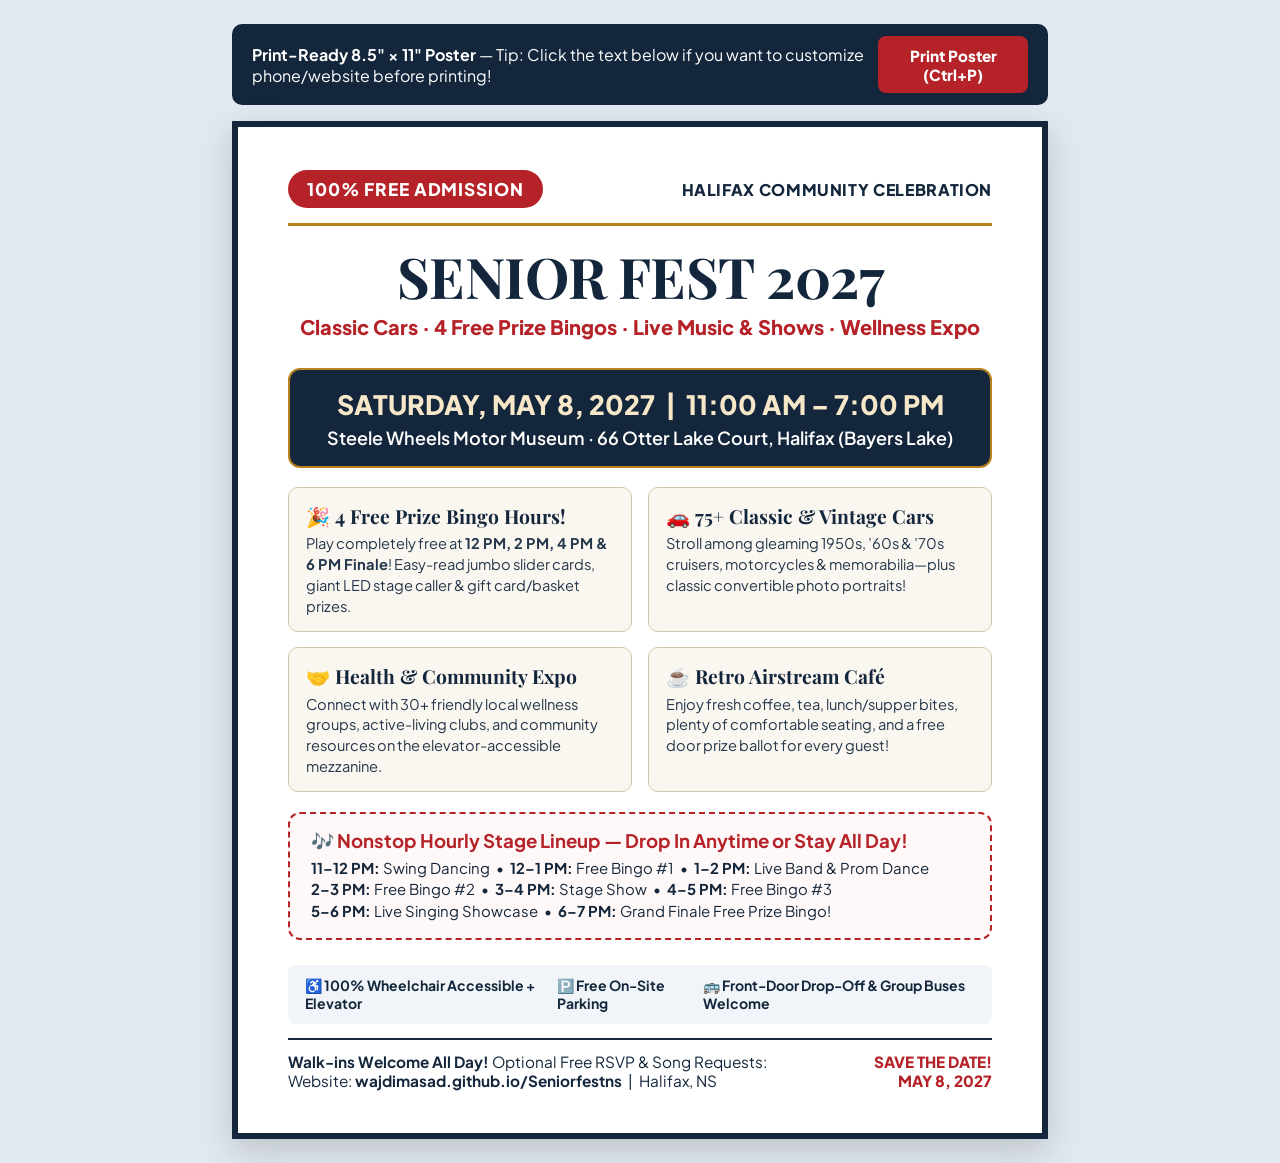
==== flyer.html @ 53cd1100 "Initial launch of Senior Fest 2027 website" ====
<!DOCTYPE html>
<html lang="en">
<head>
  <meta charset="UTF-8" />
  <meta name="viewport" content="width=device-width, initial-scale=1.0" />
  <title>Printable Flyer — Senior Fest 2027 (May 8 at Steele Wheels)</title>
  <link rel="preconnect" href="https://fonts.googleapis.com" />
  <link rel="preconnect" href="https://fonts.gstatic.com" crossorigin />
  <link href="https://fonts.googleapis.com/css2?family=Playfair+Display:wght@700;800&family=Plus+Jakarta+Sans:wght@500;600;700;800&display=swap" rel="stylesheet" />
  <style>
    :root {
      --navy: #13263b;
      --crimson: #b52329;
      --gold: #b8821e;
      --ivory: #faf6f0;
    }

    * {
      box-sizing: border-box;
    }

    body {
      margin: 0;
      padding: 1.5rem;
      background: #e2e8f0;
      font-family: 'Plus Jakarta Sans', -apple-system, BlinkMacSystemFont, 'Segoe UI', sans-serif;
      color: var(--navy);
    }

    .screen-toolbar {
      max-width: 8.5in;
      margin: 0 auto 1rem;
      display: flex;
      justify-content: space-between;
      align-items: center;
      background: var(--navy);
      color: #ffffff;
      padding: 0.75rem 1.25rem;
      border-radius: 10px;
    }

    .print-btn {
      background: var(--crimson);
      color: #ffffff;
      border: none;
      padding: 0.6rem 1.25rem;
      border-radius: 8px;
      font-family: inherit;
      font-weight: 800;
      font-size: 0.95rem;
      cursor: pointer;
    }

    .sheet {
      width: 8.5in;
      min-height: 10.6in;
      margin: 0 auto;
      background: #ffffff;
      border: 6px solid var(--navy);
      padding: 0.45in 0.52in;
      display: flex;
      flex-direction: column;
      justify-content: space-between;
      box-shadow: 0 12px 32px rgba(0, 0, 0, 0.16);
    }

    .top-banner {
      display: flex;
      justify-content: space-between;
      align-items: center;
      border-bottom: 3px solid var(--gold);
      padding-bottom: 0.16in;
    }

    .free-pill {
      background: var(--crimson);
      color: #ffffff;
      font-weight: 800;
      font-size: 13pt;
      padding: 0.08in 0.2in;
      border-radius: 999px;
      text-transform: uppercase;
      letter-spacing: 0.05em;
    }

    .top-loc {
      font-weight: 800;
      font-size: 12pt;
      text-transform: uppercase;
      letter-spacing: 0.04em;
    }

    .headline-block {
      text-align: center;
      padding: 0.22in 0 0.18in;
    }

    h1 {
      font-family: 'Playfair Display', Georgia, serif;
      font-size: 42pt;
      line-height: 1.02;
      margin: 0 0 0.1in;
      color: var(--navy);
      letter-spacing: -0.01em;
    }

    .subhead {
      font-size: 15pt;
      font-weight: 800;
      color: var(--crimson);
      margin: 0;
    }

    .date-box {
      background: var(--navy);
      color: #ffffff;
      border-radius: 12px;
      padding: 0.18in 0.24in;
      text-align: center;
      border: 2.5px solid var(--gold);
      margin: 0.12in 0 0.2in;
    }

    .date-main {
      font-size: 20pt;
      font-weight: 800;
      color: #f6e7c8;
      display: block;
    }

    .venue-main {
      font-size: 13.5pt;
      font-weight: 600;
      margin-top: 0.05in;
      display: block;
    }

    .highlights-grid {
      display: grid;
      grid-template-columns: 1fr 1fr;
      gap: 0.16in;
      margin-bottom: 0.2in;
    }

    .hl-box {
      background: var(--ivory);
      border: 1.5px solid #d4c5b0;
      border-radius: 10px;
      padding: 0.15in 0.18in;
    }

    .hl-box h2 {
      font-family: 'Playfair Display', Georgia, serif;
      font-size: 14.5pt;
      margin: 0 0 0.05in;
      color: var(--navy);
    }

    .hl-box p {
      margin: 0;
      font-size: 11pt;
      line-height: 1.42;
      color: #24374b;
    }

    .prom-callout {
      border: 2.5px dashed var(--crimson);
      background: #fff8f8;
      border-radius: 12px;
      padding: 0.16in 0.22in;
      margin-bottom: 0.18in;
    }

    .prom-callout h3 {
      margin: 0 0 0.05in;
      font-size: 14pt;
      color: var(--crimson);
    }

    .prom-callout p {
      margin: 0;
      font-size: 11.2pt;
      line-height: 1.45;
    }

    .access-strip {
      display: flex;
      justify-content: space-between;
      gap: 0.15in;
      background: #f1f5f9;
      padding: 0.12in 0.18in;
      border-radius: 8px;
      font-size: 10.5pt;
      font-weight: 700;
      margin-bottom: 0.15in;
    }

    .footer-cta {
      border-top: 2px solid var(--navy);
      padding-top: 0.12in;
      display: flex;
      justify-content: space-between;
      align-items: center;
      font-size: 11.5pt;
    }

    @page {
      size: letter portrait;
      margin: 0.2in;
    }

    @media print {
      body {
        background: #ffffff;
        padding: 0;
      }
      .screen-toolbar {
        display: none !important;
      }
      .sheet {
        width: 100%;
        min-height: auto;
        box-shadow: none;
      }
    }
  </style>
</head>
<body>
  <div class="screen-toolbar">
    <span><strong>Print-Ready 8.5" × 11" Poster</strong> — Tip: Click the text below if you want to customize phone/website before printing!</span>
    <button type="button" class="print-btn" onclick="window.print()">Print Poster (Ctrl+P)</button>
  </div>

  <div class="sheet" contenteditable="true" spellcheck="false" aria-label="Editable printable poster">
    <div>
      <div class="top-banner">
        <span class="free-pill">100% Free Admission</span>
        <span class="top-loc">Halifax Community Celebration</span>
      </div>

      <div class="headline-block">
        <h1>SENIOR FEST 2027</h1>
        <p class="subhead">Classic Cars · 4 Free Prize Bingos · Live Music &amp; Shows · Wellness Expo</p>
      </div>

      <div class="date-box">
        <span class="date-main">SATURDAY, MAY 8, 2027 &nbsp;|&nbsp; 11:00 AM – 7:00 PM</span>
        <span class="venue-main">Steele Wheels Motor Museum · 66 Otter Lake Court, Halifax (Bayers Lake)</span>
      </div>

      <div class="highlights-grid">
        <div class="hl-box">
          <h2>🎉 4 Free Prize Bingo Hours!</h2>
          <p>Play completely free at <strong>12 PM, 2 PM, 4 PM &amp; 6 PM Finale</strong>! Easy-read jumbo slider cards, giant LED stage caller &amp; gift card/basket prizes.</p>
        </div>
        <div class="hl-box">
          <h2>🚗 75+ Classic &amp; Vintage Cars</h2>
          <p>Stroll among gleaming 1950s, ’60s &amp; ’70s cruisers, motorcycles &amp; memorabilia—plus classic convertible photo portraits!</p>
        </div>
        <div class="hl-box">
          <h2>🤝 Health &amp; Community Expo</h2>
          <p>Connect with 30+ friendly local wellness groups, active-living clubs, and community resources on the elevator-accessible mezzanine.</p>
        </div>
        <div class="hl-box">
          <h2>☕ Retro Airstream Café</h2>
          <p>Enjoy fresh coffee, tea, lunch/supper bites, plenty of comfortable seating, and a free door prize ballot for every guest!</p>
        </div>
      </div>

      <div class="prom-callout">
        <h3>🎶 Nonstop Hourly Stage Lineup — Drop In Anytime or Stay All Day!</h3>
        <p>
          <strong>11–12 PM:</strong> Swing Dancing &nbsp;•&nbsp; <strong>12–1 PM:</strong> Free Bingo #1 &nbsp;•&nbsp; <strong>1–2 PM:</strong> Live Band &amp; Prom Dance<br />
          <strong>2–3 PM:</strong> Free Bingo #2 &nbsp;•&nbsp; <strong>3–4 PM:</strong> Stage Show &nbsp;•&nbsp; <strong>4–5 PM:</strong> Free Bingo #3<br />
          <strong>5–6 PM:</strong> Live Singing Showcase &nbsp;•&nbsp; <strong>6–7 PM:</strong> Grand Finale Free Prize Bingo!
        </p>
      </div>
    </div>

    <div>
      <div class="access-strip">
        <span>♿ 100% Wheelchair Accessible + Elevator</span>
        <span>🅿️ Free On-Site Parking</span>
        <span>🚌 Front-Door Drop-Off &amp; Group Buses Welcome</span>
      </div>

      <div class="footer-cta">
        <div>
          <strong>Walk-ins Welcome All Day!</strong> Optional Free RSVP &amp; Song Requests:<br />
          <span>Website: <strong>wajdimasad.github.io/Seniorfestns</strong> &nbsp;|&nbsp; Halifax, NS</span>
        </div>
        <div style="text-align: right; font-weight: 800; color: var(--crimson);">
          SAVE THE DATE!<br />MAY 8, 2027
        </div>
      </div>
    </div>
  </div>
</body>
</html>
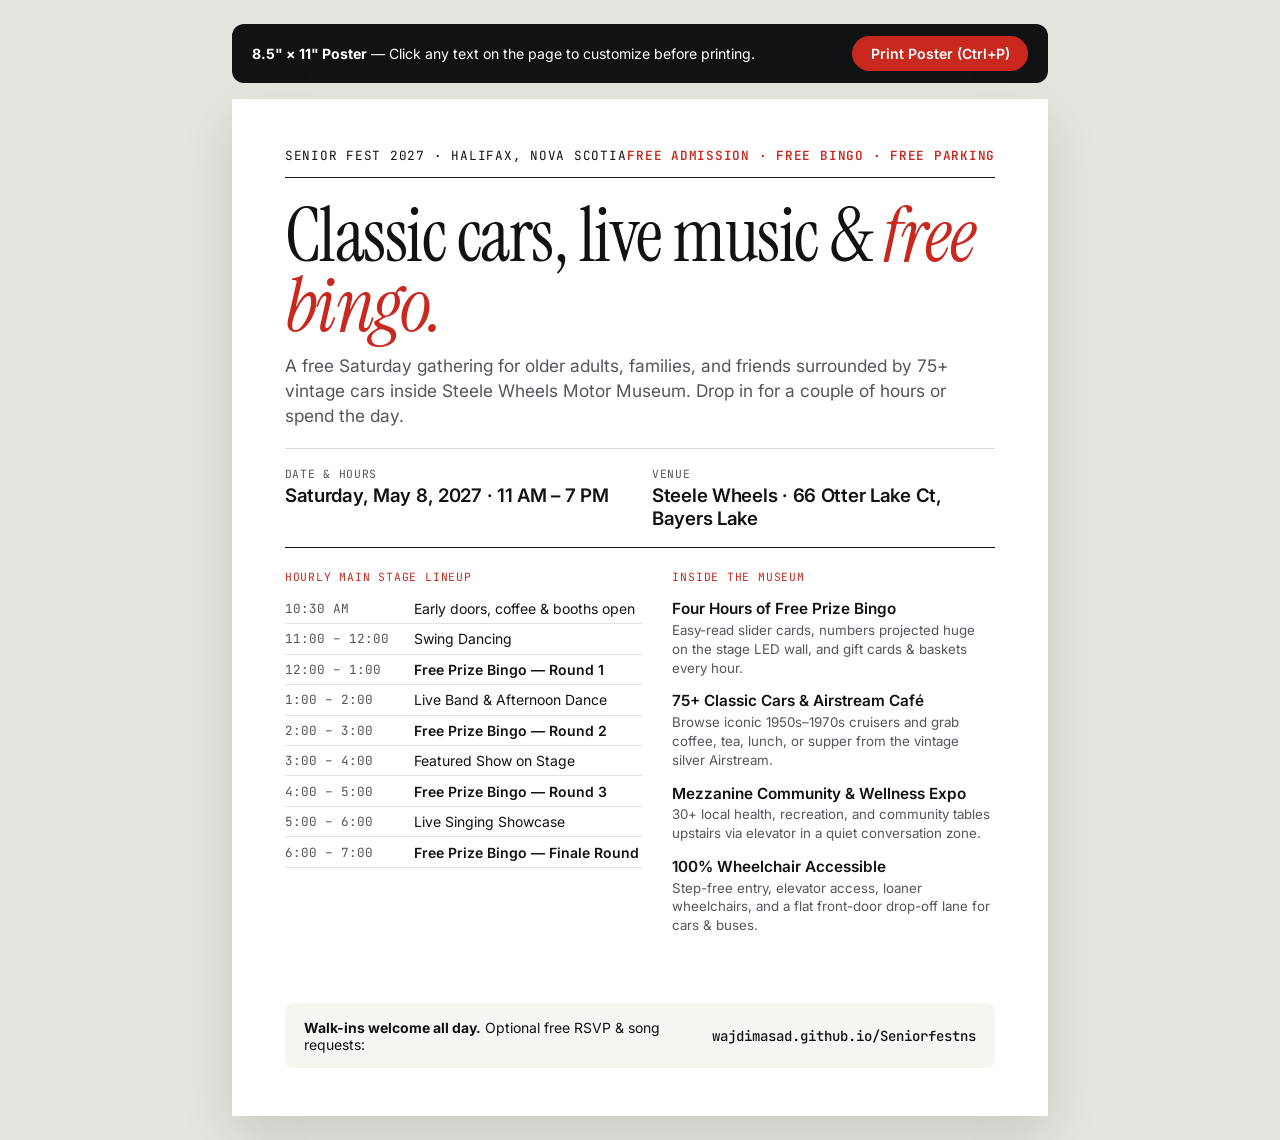
==== commit 394a72f3: "Redesign website and poster with modern editorial layout and photography" ====
--- a/flyer.html
+++ b/flyer.html
@@ -3,16 +3,16 @@
 <head>
   <meta charset="UTF-8" />
   <meta name="viewport" content="width=device-width, initial-scale=1.0" />
-  <title>Printable Flyer — Senior Fest 2027 (May 8 at Steele Wheels)</title>
+  <title>Printable Poster — Senior Fest 2027 (May 8 at Steele Wheels)</title>
   <link rel="preconnect" href="https://fonts.googleapis.com" />
   <link rel="preconnect" href="https://fonts.gstatic.com" crossorigin />
-  <link href="https://fonts.googleapis.com/css2?family=Playfair+Display:wght@700;800&family=Plus+Jakarta+Sans:wght@500;600;700;800&display=swap" rel="stylesheet" />
+  <link href="https://fonts.googleapis.com/css2?family=Instrument+Serif:ital@0;1&family=Inter:wght@400;500;600;700&family=JetBrains+Mono:wght@400;500&display=swap" rel="stylesheet" />
   <style>
     :root {
-      --navy: #13263b;
-      --crimson: #b52329;
-      --gold: #b8821e;
-      --ivory: #faf6f0;
+      --ink: #111214;
+      --muted: #52565e;
+      --accent: #c8281e;
+      --bg: #f6f5f1;
     }
 
     * {
@@ -22,32 +22,33 @@
     body {
       margin: 0;
       padding: 1.5rem;
-      background: #e2e8f0;
-      font-family: 'Plus Jakarta Sans', -apple-system, BlinkMacSystemFont, 'Segoe UI', sans-serif;
-      color: var(--navy);
-    }
-
-    .screen-toolbar {
+      background: #e5e5e0;
+      font-family: 'Inter', -apple-system, BlinkMacSystemFont, sans-serif;
+      color: var(--ink);
+      -webkit-font-smoothing: antialiased;
+    }
+
+    .toolbar {
       max-width: 8.5in;
       margin: 0 auto 1rem;
       display: flex;
       justify-content: space-between;
       align-items: center;
-      background: var(--navy);
+      background: var(--ink);
       color: #ffffff;
       padding: 0.75rem 1.25rem;
-      border-radius: 10px;
+      border-radius: 12px;
+      font-size: 0.88rem;
     }
 
     .print-btn {
-      background: var(--crimson);
+      background: var(--accent);
       color: #ffffff;
       border: none;
-      padding: 0.6rem 1.25rem;
-      border-radius: 8px;
-      font-family: inherit;
-      font-weight: 800;
-      font-size: 0.95rem;
+      padding: 0.55rem 1.15rem;
+      border-radius: 999px;
+      font: inherit;
+      font-weight: 600;
       cursor: pointer;
     }
 
@@ -56,152 +57,153 @@
       min-height: 10.6in;
       margin: 0 auto;
       background: #ffffff;
-      border: 6px solid var(--navy);
-      padding: 0.45in 0.52in;
+      padding: 0.5in 0.55in;
       display: flex;
       flex-direction: column;
       justify-content: space-between;
-      box-shadow: 0 12px 32px rgba(0, 0, 0, 0.16);
-    }
-
-    .top-banner {
+      box-shadow: 0 20px 50px rgba(0, 0, 0, 0.12);
+    }
+
+    .meta-top {
+      display: flex;
+      justify-content: space-between;
+      align-items: baseline;
+      border-bottom: 1.5px solid var(--ink);
+      padding-bottom: 0.14in;
+      font-family: 'JetBrains Mono', monospace;
+      font-size: 9.5pt;
+      text-transform: uppercase;
+      letter-spacing: 0.06em;
+    }
+
+    .free-tag {
+      color: var(--accent);
+      font-weight: 600;
+    }
+
+    .hero-block {
+      padding: 0.24in 0 0.2in;
+      border-bottom: 1px solid rgba(17, 18, 20, 0.15);
+    }
+
+    h1 {
+      font-family: 'Instrument Serif', Georgia, serif;
+      font-weight: 400;
+      font-size: 56pt;
+      line-height: 0.94;
+      letter-spacing: -0.02em;
+      margin: 0 0 0.12in;
+    }
+
+    h1 em {
+      font-style: italic;
+      color: var(--accent);
+    }
+
+    .lead {
+      font-size: 13pt;
+      line-height: 1.45;
+      color: var(--muted);
+      margin: 0;
+      max-width: 62ch;
+    }
+
+    .date-strip {
+      display: grid;
+      grid-template-columns: 1fr 1fr;
+      gap: 0.25in;
+      padding: 0.18in 0;
+      border-bottom: 1.5px solid var(--ink);
+    }
+
+    .date-strip small {
+      display: block;
+      font-family: 'JetBrains Mono', monospace;
+      font-size: 8.5pt;
+      text-transform: uppercase;
+      letter-spacing: 0.06em;
+      color: var(--muted);
+      margin-bottom: 0.03in;
+    }
+
+    .date-strip strong {
+      font-size: 14pt;
+      font-weight: 600;
+      letter-spacing: -0.015em;
+    }
+
+    .two-col {
+      display: grid;
+      grid-template-columns: 1.05fr 0.95fr;
+      gap: 0.32in;
+      padding: 0.22in 0;
+    }
+
+    .col-title {
+      font-family: 'JetBrains Mono', monospace;
+      font-size: 8.5pt;
+      text-transform: uppercase;
+      letter-spacing: 0.07em;
+      color: var(--accent);
+      margin: 0 0 0.1in;
+    }
+
+    .lineup-table {
+      width: 100%;
+      border-collapse: collapse;
+      font-size: 10.5pt;
+    }
+
+    .lineup-table td {
+      padding: 0.065in 0;
+      border-bottom: 1px solid rgba(17, 18, 20, 0.12);
+    }
+
+    .lineup-table td:first-child {
+      font-family: 'JetBrains Mono', monospace;
+      font-size: 9.5pt;
+      width: 1.35in;
+      color: var(--muted);
+    }
+
+    .lineup-table tr.bingo-row td:last-child {
+      font-weight: 600;
+      color: var(--ink);
+    }
+
+    .feature-stack {
+      display: grid;
+      gap: 0.14in;
+    }
+
+    .feat-item h3 {
+      font-size: 11.5pt;
+      font-weight: 600;
+      margin: 0 0 0.03in;
+    }
+
+    .feat-item p {
+      margin: 0;
+      font-size: 10pt;
+      line-height: 1.42;
+      color: var(--muted);
+    }
+
+    .bottom-bar {
+      background: var(--bg);
+      padding: 0.16in 0.2in;
+      border-radius: 8px;
       display: flex;
       justify-content: space-between;
       align-items: center;
-      border-bottom: 3px solid var(--gold);
-      padding-bottom: 0.16in;
-    }
-
-    .free-pill {
-      background: var(--crimson);
-      color: #ffffff;
-      font-weight: 800;
-      font-size: 13pt;
-      padding: 0.08in 0.2in;
-      border-radius: 999px;
-      text-transform: uppercase;
-      letter-spacing: 0.05em;
-    }
-
-    .top-loc {
-      font-weight: 800;
-      font-size: 12pt;
-      text-transform: uppercase;
-      letter-spacing: 0.04em;
-    }
-
-    .headline-block {
-      text-align: center;
-      padding: 0.22in 0 0.18in;
-    }
-
-    h1 {
-      font-family: 'Playfair Display', Georgia, serif;
-      font-size: 42pt;
-      line-height: 1.02;
-      margin: 0 0 0.1in;
-      color: var(--navy);
-      letter-spacing: -0.01em;
-    }
-
-    .subhead {
-      font-size: 15pt;
-      font-weight: 800;
-      color: var(--crimson);
-      margin: 0;
-    }
-
-    .date-box {
-      background: var(--navy);
-      color: #ffffff;
-      border-radius: 12px;
-      padding: 0.18in 0.24in;
-      text-align: center;
-      border: 2.5px solid var(--gold);
-      margin: 0.12in 0 0.2in;
-    }
-
-    .date-main {
-      font-size: 20pt;
-      font-weight: 800;
-      color: #f6e7c8;
-      display: block;
-    }
-
-    .venue-main {
-      font-size: 13.5pt;
-      font-weight: 600;
-      margin-top: 0.05in;
-      display: block;
-    }
-
-    .highlights-grid {
-      display: grid;
-      grid-template-columns: 1fr 1fr;
-      gap: 0.16in;
-      margin-bottom: 0.2in;
-    }
-
-    .hl-box {
-      background: var(--ivory);
-      border: 1.5px solid #d4c5b0;
-      border-radius: 10px;
-      padding: 0.15in 0.18in;
-    }
-
-    .hl-box h2 {
-      font-family: 'Playfair Display', Georgia, serif;
-      font-size: 14.5pt;
-      margin: 0 0 0.05in;
-      color: var(--navy);
-    }
-
-    .hl-box p {
-      margin: 0;
-      font-size: 11pt;
-      line-height: 1.42;
-      color: #24374b;
-    }
-
-    .prom-callout {
-      border: 2.5px dashed var(--crimson);
-      background: #fff8f8;
-      border-radius: 12px;
-      padding: 0.16in 0.22in;
-      margin-bottom: 0.18in;
-    }
-
-    .prom-callout h3 {
-      margin: 0 0 0.05in;
-      font-size: 14pt;
-      color: var(--crimson);
-    }
-
-    .prom-callout p {
-      margin: 0;
-      font-size: 11.2pt;
-      line-height: 1.45;
-    }
-
-    .access-strip {
-      display: flex;
-      justify-content: space-between;
-      gap: 0.15in;
-      background: #f1f5f9;
-      padding: 0.12in 0.18in;
-      border-radius: 8px;
       font-size: 10.5pt;
-      font-weight: 700;
-      margin-bottom: 0.15in;
-    }
-
-    .footer-cta {
-      border-top: 2px solid var(--navy);
-      padding-top: 0.12in;
-      display: flex;
-      justify-content: space-between;
-      align-items: center;
-      font-size: 11.5pt;
+    }
+
+    .url-display {
+      font-family: 'JetBrains Mono', monospace;
+      font-size: 10.5pt;
+      font-weight: 500;
+      color: var(--ink);
     }
 
     @page {
@@ -214,7 +216,7 @@
         background: #ffffff;
         padding: 0;
       }
-      .screen-toolbar {
+      .toolbar {
         display: none !important;
       }
       .sheet {
@@ -226,73 +228,79 @@
   </style>
 </head>
 <body>
-  <div class="screen-toolbar">
-    <span><strong>Print-Ready 8.5" × 11" Poster</strong> — Tip: Click the text below if you want to customize phone/website before printing!</span>
+  <div class="toolbar">
+    <span><strong>8.5" × 11" Poster</strong> — Click any text on the page to customize before printing.</span>
     <button type="button" class="print-btn" onclick="window.print()">Print Poster (Ctrl+P)</button>
   </div>
 
   <div class="sheet" contenteditable="true" spellcheck="false" aria-label="Editable printable poster">
     <div>
-      <div class="top-banner">
-        <span class="free-pill">100% Free Admission</span>
-        <span class="top-loc">Halifax Community Celebration</span>
-      </div>
-
-      <div class="headline-block">
-        <h1>SENIOR FEST 2027</h1>
-        <p class="subhead">Classic Cars · 4 Free Prize Bingos · Live Music &amp; Shows · Wellness Expo</p>
-      </div>
-
-      <div class="date-box">
-        <span class="date-main">SATURDAY, MAY 8, 2027 &nbsp;|&nbsp; 11:00 AM – 7:00 PM</span>
-        <span class="venue-main">Steele Wheels Motor Museum · 66 Otter Lake Court, Halifax (Bayers Lake)</span>
-      </div>
-
-      <div class="highlights-grid">
-        <div class="hl-box">
-          <h2>🎉 4 Free Prize Bingo Hours!</h2>
-          <p>Play completely free at <strong>12 PM, 2 PM, 4 PM &amp; 6 PM Finale</strong>! Easy-read jumbo slider cards, giant LED stage caller &amp; gift card/basket prizes.</p>
+      <div class="meta-top">
+        <span>Senior Fest 2027 · Halifax, Nova Scotia</span>
+        <span class="free-tag">Free Admission · Free Bingo · Free Parking</span>
+      </div>
+
+      <div class="hero-block">
+        <h1>Classic cars, live music &amp; <em>free bingo.</em></h1>
+        <p class="lead">
+          A free Saturday gathering for older adults, families, and friends surrounded by 75+ vintage cars inside Steele Wheels Motor Museum. Drop in for a couple of hours or spend the day.
+        </p>
+      </div>
+
+      <div class="date-strip">
+        <div>
+          <small>Date &amp; Hours</small>
+          <strong>Saturday, May 8, 2027 · 11 AM – 7 PM</strong>
         </div>
-        <div class="hl-box">
-          <h2>🚗 75+ Classic &amp; Vintage Cars</h2>
-          <p>Stroll among gleaming 1950s, ’60s &amp; ’70s cruisers, motorcycles &amp; memorabilia—plus classic convertible photo portraits!</p>
+        <div>
+          <small>Venue</small>
+          <strong>Steele Wheels · 66 Otter Lake Ct, Bayers Lake</strong>
         </div>
-        <div class="hl-box">
-          <h2>🤝 Health &amp; Community Expo</h2>
-          <p>Connect with 30+ friendly local wellness groups, active-living clubs, and community resources on the elevator-accessible mezzanine.</p>
+      </div>
+
+      <div class="two-col">
+        <div>
+          <p class="col-title">Hourly Main Stage Lineup</p>
+          <table class="lineup-table">
+            <tr><td>10:30 AM</td><td>Early doors, coffee &amp; booths open</td></tr>
+            <tr><td>11:00 – 12:00</td><td>Swing Dancing</td></tr>
+            <tr class="bingo-row"><td>12:00 – 1:00</td><td>Free Prize Bingo — Round 1</td></tr>
+            <tr><td>1:00 – 2:00</td><td>Live Band &amp; Afternoon Dance</td></tr>
+            <tr class="bingo-row"><td>2:00 – 3:00</td><td>Free Prize Bingo — Round 2</td></tr>
+            <tr><td>3:00 – 4:00</td><td>Featured Show on Stage</td></tr>
+            <tr class="bingo-row"><td>4:00 – 5:00</td><td>Free Prize Bingo — Round 3</td></tr>
+            <tr><td>5:00 – 6:00</td><td>Live Singing Showcase</td></tr>
+            <tr class="bingo-row"><td>6:00 – 7:00</td><td>Free Prize Bingo — Finale Round</td></tr>
+          </table>
         </div>
-        <div class="hl-box">
-          <h2>☕ Retro Airstream Café</h2>
-          <p>Enjoy fresh coffee, tea, lunch/supper bites, plenty of comfortable seating, and a free door prize ballot for every guest!</p>
+
+        <div class="feature-stack">
+          <p class="col-title" style="margin-bottom: 0.02in;">Inside the Museum</p>
+          <div class="feat-item">
+            <h3>Four Hours of Free Prize Bingo</h3>
+            <p>Easy-read slider cards, numbers projected huge on the stage LED wall, and gift cards &amp; baskets every hour.</p>
+          </div>
+          <div class="feat-item">
+            <h3>75+ Classic Cars &amp; Airstream Café</h3>
+            <p>Browse iconic 1950s–1970s cruisers and grab coffee, tea, lunch, or supper from the vintage silver Airstream.</p>
+          </div>
+          <div class="feat-item">
+            <h3>Mezzanine Community &amp; Wellness Expo</h3>
+            <p>30+ local health, recreation, and community tables upstairs via elevator in a quiet conversation zone.</p>
+          </div>
+          <div class="feat-item">
+            <h3>100% Wheelchair Accessible</h3>
+            <p>Step-free entry, elevator access, loaner wheelchairs, and a flat front-door drop-off lane for cars &amp; buses.</p>
+          </div>
         </div>
       </div>
-
-      <div class="prom-callout">
-        <h3>🎶 Nonstop Hourly Stage Lineup — Drop In Anytime or Stay All Day!</h3>
-        <p>
-          <strong>11–12 PM:</strong> Swing Dancing &nbsp;•&nbsp; <strong>12–1 PM:</strong> Free Bingo #1 &nbsp;•&nbsp; <strong>1–2 PM:</strong> Live Band &amp; Prom Dance<br />
-          <strong>2–3 PM:</strong> Free Bingo #2 &nbsp;•&nbsp; <strong>3–4 PM:</strong> Stage Show &nbsp;•&nbsp; <strong>4–5 PM:</strong> Free Bingo #3<br />
-          <strong>5–6 PM:</strong> Live Singing Showcase &nbsp;•&nbsp; <strong>6–7 PM:</strong> Grand Finale Free Prize Bingo!
-        </p>
-      </div>
     </div>
 
-    <div>
-      <div class="access-strip">
-        <span>♿ 100% Wheelchair Accessible + Elevator</span>
-        <span>🅿️ Free On-Site Parking</span>
-        <span>🚌 Front-Door Drop-Off &amp; Group Buses Welcome</span>
-      </div>
-
-      <div class="footer-cta">
-        <div>
-          <strong>Walk-ins Welcome All Day!</strong> Optional Free RSVP &amp; Song Requests:<br />
-          <span>Website: <strong>wajdimasad.github.io/Seniorfestns</strong> &nbsp;|&nbsp; Halifax, NS</span>
-        </div>
-        <div style="text-align: right; font-weight: 800; color: var(--crimson);">
-          SAVE THE DATE!<br />MAY 8, 2027
-        </div>
-      </div>
+    <div class="bottom-bar">
+      <div>
+        <strong>Walk-ins welcome all day.</strong> Optional free RSVP &amp; song requests:
+      </div>
+      <div class="url-display">wajdimasad.github.io/Seniorfestns</div>
     </div>
   </div>
 </body>
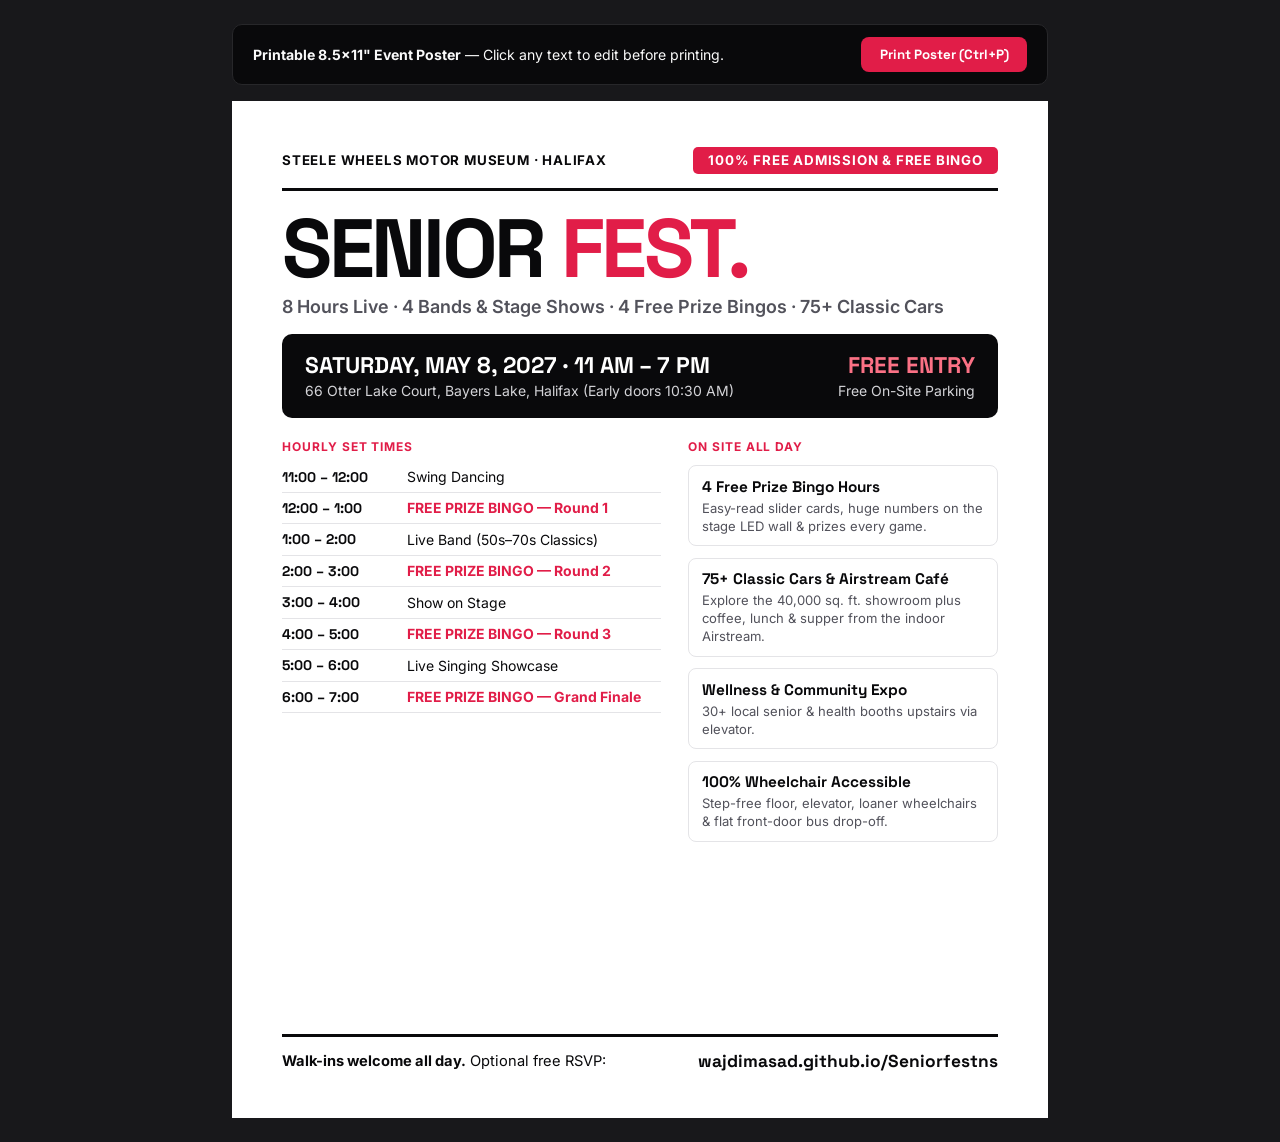
==== commit 26ab668c: "Switch to sleek dark show-promoter design with cache-proof v3 assets and punchy copy" ====
--- a/flyer.html
+++ b/flyer.html
@@ -3,16 +3,16 @@
 <head>
   <meta charset="UTF-8" />
   <meta name="viewport" content="width=device-width, initial-scale=1.0" />
-  <title>Printable Poster — Senior Fest 2027 (May 8 at Steele Wheels)</title>
+  <title>SENIOR FEST 2027 — Printable Poster</title>
   <link rel="preconnect" href="https://fonts.googleapis.com" />
   <link rel="preconnect" href="https://fonts.gstatic.com" crossorigin />
-  <link href="https://fonts.googleapis.com/css2?family=Instrument+Serif:ital@0;1&family=Inter:wght@400;500;600;700&family=JetBrains+Mono:wght@400;500&display=swap" rel="stylesheet" />
+  <link href="https://fonts.googleapis.com/css2?family=Inter:wght@400;500;600;700&family=Space+Grotesk:wght@700&display=swap" rel="stylesheet" />
   <style>
     :root {
-      --ink: #111214;
-      --muted: #52565e;
-      --accent: #c8281e;
-      --bg: #f6f5f1;
+      --black: #09090b;
+      --muted: #52525b;
+      --red: #e11d48;
+      --border: #e4e4e7;
     }
 
     * {
@@ -22,9 +22,9 @@
     body {
       margin: 0;
       padding: 1.5rem;
-      background: #e5e5e0;
+      background: #18181b;
       font-family: 'Inter', -apple-system, BlinkMacSystemFont, sans-serif;
-      color: var(--ink);
+      color: var(--black);
       -webkit-font-smoothing: antialiased;
     }
 
@@ -34,21 +34,22 @@
       display: flex;
       justify-content: space-between;
       align-items: center;
-      background: var(--ink);
-      color: #ffffff;
+      background: #09090b;
+      border: 1px solid #27272a;
+      color: #fafafa;
       padding: 0.75rem 1.25rem;
-      border-radius: 12px;
+      border-radius: 10px;
       font-size: 0.88rem;
     }
 
     .print-btn {
-      background: var(--accent);
+      background: var(--red);
       color: #ffffff;
       border: none;
       padding: 0.55rem 1.15rem;
-      border-radius: 999px;
-      font: inherit;
-      font-weight: 600;
+      border-radius: 8px;
+      font-family: 'Space Grotesk', sans-serif;
+      font-weight: 700;
       cursor: pointer;
     }
 
@@ -57,153 +58,152 @@
       min-height: 10.6in;
       margin: 0 auto;
       background: #ffffff;
-      padding: 0.5in 0.55in;
+      padding: 0.48in 0.52in;
       display: flex;
       flex-direction: column;
       justify-content: space-between;
-      box-shadow: 0 20px 50px rgba(0, 0, 0, 0.12);
-    }
-
-    .meta-top {
-      display: flex;
-      justify-content: space-between;
-      align-items: baseline;
-      border-bottom: 1.5px solid var(--ink);
+    }
+
+    .top-strip {
+      display: flex;
+      justify-content: space-between;
+      align-items: center;
+      border-bottom: 3px solid var(--black);
       padding-bottom: 0.14in;
-      font-family: 'JetBrains Mono', monospace;
-      font-size: 9.5pt;
+      font-size: 10pt;
+      font-weight: 700;
       text-transform: uppercase;
       letter-spacing: 0.06em;
     }
 
-    .free-tag {
-      color: var(--accent);
+    .badge-red {
+      background: var(--red);
+      color: #ffffff;
+      padding: 0.06in 0.16in;
+      border-radius: 5px;
+    }
+
+    .title-area {
+      padding: 0.22in 0 0.18in;
+    }
+
+    h1 {
+      font-family: 'Space Grotesk', sans-serif;
+      font-size: 62pt;
+      font-weight: 700;
+      line-height: 0.9;
+      letter-spacing: -0.04em;
+      text-transform: uppercase;
+      margin: 0 0 0.1in;
+    }
+
+    h1 span {
+      color: var(--red);
+    }
+
+    .tagline {
+      font-size: 13.5pt;
       font-weight: 600;
-    }
-
-    .hero-block {
-      padding: 0.24in 0 0.2in;
-      border-bottom: 1px solid rgba(17, 18, 20, 0.15);
-    }
-
-    h1 {
-      font-family: 'Instrument Serif', Georgia, serif;
-      font-weight: 400;
-      font-size: 56pt;
-      line-height: 0.94;
-      letter-spacing: -0.02em;
-      margin: 0 0 0.12in;
-    }
-
-    h1 em {
-      font-style: italic;
-      color: var(--accent);
-    }
-
-    .lead {
-      font-size: 13pt;
-      line-height: 1.45;
       color: var(--muted);
       margin: 0;
-      max-width: 62ch;
-    }
-
-    .date-strip {
+    }
+
+    .event-bar {
+      background: var(--black);
+      color: #ffffff;
+      border-radius: 10px;
+      padding: 0.18in 0.24in;
+      display: flex;
+      justify-content: space-between;
+      align-items: center;
+      margin-bottom: 0.22in;
+    }
+
+    .event-bar strong {
+      font-family: 'Space Grotesk', sans-serif;
+      font-size: 17pt;
+      display: block;
+    }
+
+    .event-bar span {
+      font-size: 10.5pt;
+      color: #d4d4d8;
+    }
+
+    .grid-2 {
       display: grid;
-      grid-template-columns: 1fr 1fr;
-      gap: 0.25in;
-      padding: 0.18in 0;
-      border-bottom: 1.5px solid var(--ink);
-    }
-
-    .date-strip small {
-      display: block;
-      font-family: 'JetBrains Mono', monospace;
-      font-size: 8.5pt;
+      grid-template-columns: 1.1fr 0.9fr;
+      gap: 0.28in;
+    }
+
+    .sec-label {
+      font-size: 9pt;
+      font-weight: 700;
       text-transform: uppercase;
-      letter-spacing: 0.06em;
-      color: var(--muted);
-      margin-bottom: 0.03in;
-    }
-
-    .date-strip strong {
-      font-size: 14pt;
-      font-weight: 600;
-      letter-spacing: -0.015em;
-    }
-
-    .two-col {
-      display: grid;
-      grid-template-columns: 1.05fr 0.95fr;
-      gap: 0.32in;
-      padding: 0.22in 0;
-    }
-
-    .col-title {
-      font-family: 'JetBrains Mono', monospace;
-      font-size: 8.5pt;
-      text-transform: uppercase;
-      letter-spacing: 0.07em;
-      color: var(--accent);
-      margin: 0 0 0.1in;
-    }
-
-    .lineup-table {
+      letter-spacing: 0.08em;
+      color: var(--red);
+      margin: 0 0 0.08in;
+    }
+
+    .schedule-tbl {
       width: 100%;
       border-collapse: collapse;
       font-size: 10.5pt;
     }
 
-    .lineup-table td {
+    .schedule-tbl td {
       padding: 0.065in 0;
-      border-bottom: 1px solid rgba(17, 18, 20, 0.12);
-    }
-
-    .lineup-table td:first-child {
-      font-family: 'JetBrains Mono', monospace;
-      font-size: 9.5pt;
-      width: 1.35in;
+      border-bottom: 1px solid var(--border);
+    }
+
+    .schedule-tbl td:first-child {
+      font-family: 'Space Grotesk', sans-serif;
+      font-weight: 700;
+      width: 1.3in;
+    }
+
+    .bingo-hl td:last-child {
+      font-weight: 700;
+      color: var(--red);
+    }
+
+    .specs {
+      display: grid;
+      gap: 0.12in;
+    }
+
+    .spec-card {
+      border: 1.5px solid var(--border);
+      border-radius: 8px;
+      padding: 0.11in 0.14in;
+    }
+
+    .spec-card h3 {
+      font-family: 'Space Grotesk', sans-serif;
+      font-size: 11.5pt;
+      margin: 0 0 0.03in;
+    }
+
+    .spec-card p {
+      margin: 0;
+      font-size: 9.8pt;
       color: var(--muted);
-    }
-
-    .lineup-table tr.bingo-row td:last-child {
-      font-weight: 600;
-      color: var(--ink);
-    }
-
-    .feature-stack {
-      display: grid;
-      gap: 0.14in;
-    }
-
-    .feat-item h3 {
-      font-size: 11.5pt;
-      font-weight: 600;
-      margin: 0 0 0.03in;
-    }
-
-    .feat-item p {
-      margin: 0;
-      font-size: 10pt;
-      line-height: 1.42;
-      color: var(--muted);
-    }
-
-    .bottom-bar {
-      background: var(--bg);
-      padding: 0.16in 0.2in;
-      border-radius: 8px;
+      line-height: 1.38;
+    }
+
+    .bottom-cta {
+      border-top: 3px solid var(--black);
+      padding-top: 0.14in;
       display: flex;
       justify-content: space-between;
       align-items: center;
-      font-size: 10.5pt;
-    }
-
-    .url-display {
-      font-family: 'JetBrains Mono', monospace;
-      font-size: 10.5pt;
-      font-weight: 500;
-      color: var(--ink);
+      font-size: 11pt;
+    }
+
+    .url {
+      font-family: 'Space Grotesk', sans-serif;
+      font-weight: 700;
+      font-size: 13pt;
     }
 
     @page {
@@ -222,85 +222,79 @@
       .sheet {
         width: 100%;
         min-height: auto;
-        box-shadow: none;
       }
     }
   </style>
 </head>
 <body>
   <div class="toolbar">
-    <span><strong>8.5" × 11" Poster</strong> — Click any text on the page to customize before printing.</span>
+    <span><strong>Printable 8.5×11" Event Poster</strong> — Click any text to edit before printing.</span>
     <button type="button" class="print-btn" onclick="window.print()">Print Poster (Ctrl+P)</button>
   </div>
 
-  <div class="sheet" contenteditable="true" spellcheck="false" aria-label="Editable printable poster">
+  <div class="sheet" contenteditable="true" spellcheck="false">
     <div>
-      <div class="meta-top">
-        <span>Senior Fest 2027 · Halifax, Nova Scotia</span>
-        <span class="free-tag">Free Admission · Free Bingo · Free Parking</span>
+      <div class="top-strip">
+        <span>Steele Wheels Motor Museum · Halifax</span>
+        <span class="badge-red">100% Free Admission &amp; Free Bingo</span>
       </div>
 
-      <div class="hero-block">
-        <h1>Classic cars, live music &amp; <em>free bingo.</em></h1>
-        <p class="lead">
-          A free Saturday gathering for older adults, families, and friends surrounded by 75+ vintage cars inside Steele Wheels Motor Museum. Drop in for a couple of hours or spend the day.
-        </p>
+      <div class="title-area">
+        <h1>SENIOR <span>FEST.</span></h1>
+        <p class="tagline">8 Hours Live · 4 Bands &amp; Stage Shows · 4 Free Prize Bingos · 75+ Classic Cars</p>
       </div>
 
-      <div class="date-strip">
+      <div class="event-bar">
         <div>
-          <small>Date &amp; Hours</small>
-          <strong>Saturday, May 8, 2027 · 11 AM – 7 PM</strong>
+          <strong>SATURDAY, MAY 8, 2027 · 11 AM – 7 PM</strong>
+          <span>66 Otter Lake Court, Bayers Lake, Halifax (Early doors 10:30 AM)</span>
         </div>
-        <div>
-          <small>Venue</small>
-          <strong>Steele Wheels · 66 Otter Lake Ct, Bayers Lake</strong>
+        <div style="text-align: right;">
+          <strong style="color: #fb7185;">FREE ENTRY</strong>
+          <span>Free On-Site Parking</span>
         </div>
       </div>
 
-      <div class="two-col">
+      <div class="grid-2">
         <div>
-          <p class="col-title">Hourly Main Stage Lineup</p>
-          <table class="lineup-table">
-            <tr><td>10:30 AM</td><td>Early doors, coffee &amp; booths open</td></tr>
+          <p class="sec-label">Hourly Set Times</p>
+          <table class="schedule-tbl">
             <tr><td>11:00 – 12:00</td><td>Swing Dancing</td></tr>
-            <tr class="bingo-row"><td>12:00 – 1:00</td><td>Free Prize Bingo — Round 1</td></tr>
-            <tr><td>1:00 – 2:00</td><td>Live Band &amp; Afternoon Dance</td></tr>
-            <tr class="bingo-row"><td>2:00 – 3:00</td><td>Free Prize Bingo — Round 2</td></tr>
-            <tr><td>3:00 – 4:00</td><td>Featured Show on Stage</td></tr>
-            <tr class="bingo-row"><td>4:00 – 5:00</td><td>Free Prize Bingo — Round 3</td></tr>
+            <tr class="bingo-hl"><td>12:00 – 1:00</td><td>FREE PRIZE BINGO — Round 1</td></tr>
+            <tr><td>1:00 – 2:00</td><td>Live Band (50s–70s Classics)</td></tr>
+            <tr class="bingo-hl"><td>2:00 – 3:00</td><td>FREE PRIZE BINGO — Round 2</td></tr>
+            <tr><td>3:00 – 4:00</td><td>Show on Stage</td></tr>
+            <tr class="bingo-hl"><td>4:00 – 5:00</td><td>FREE PRIZE BINGO — Round 3</td></tr>
             <tr><td>5:00 – 6:00</td><td>Live Singing Showcase</td></tr>
-            <tr class="bingo-row"><td>6:00 – 7:00</td><td>Free Prize Bingo — Finale Round</td></tr>
+            <tr class="bingo-hl"><td>6:00 – 7:00</td><td>FREE PRIZE BINGO — Grand Finale</td></tr>
           </table>
         </div>
 
-        <div class="feature-stack">
-          <p class="col-title" style="margin-bottom: 0.02in;">Inside the Museum</p>
-          <div class="feat-item">
-            <h3>Four Hours of Free Prize Bingo</h3>
-            <p>Easy-read slider cards, numbers projected huge on the stage LED wall, and gift cards &amp; baskets every hour.</p>
+        <div class="specs">
+          <p class="sec-label" style="margin-bottom: 0;">On Site All Day</p>
+          <div class="spec-card">
+            <h3>4 Free Prize Bingo Hours</h3>
+            <p>Easy-read slider cards, huge numbers on the stage LED wall &amp; prizes every game.</p>
           </div>
-          <div class="feat-item">
+          <div class="spec-card">
             <h3>75+ Classic Cars &amp; Airstream Café</h3>
-            <p>Browse iconic 1950s–1970s cruisers and grab coffee, tea, lunch, or supper from the vintage silver Airstream.</p>
+            <p>Explore the 40,000 sq. ft. showroom plus coffee, lunch &amp; supper from the indoor Airstream.</p>
           </div>
-          <div class="feat-item">
-            <h3>Mezzanine Community &amp; Wellness Expo</h3>
-            <p>30+ local health, recreation, and community tables upstairs via elevator in a quiet conversation zone.</p>
+          <div class="spec-card">
+            <h3>Wellness &amp; Community Expo</h3>
+            <p>30+ local senior &amp; health booths upstairs via elevator.</p>
           </div>
-          <div class="feat-item">
+          <div class="spec-card">
             <h3>100% Wheelchair Accessible</h3>
-            <p>Step-free entry, elevator access, loaner wheelchairs, and a flat front-door drop-off lane for cars &amp; buses.</p>
+            <p>Step-free floor, elevator, loaner wheelchairs &amp; flat front-door bus drop-off.</p>
           </div>
         </div>
       </div>
     </div>
 
-    <div class="bottom-bar">
-      <div>
-        <strong>Walk-ins welcome all day.</strong> Optional free RSVP &amp; song requests:
-      </div>
-      <div class="url-display">wajdimasad.github.io/Seniorfestns</div>
+    <div class="bottom-cta">
+      <span><strong>Walk-ins welcome all day.</strong> Optional free RSVP:</span>
+      <span class="url">wajdimasad.github.io/Seniorfestns</span>
     </div>
   </div>
 </body>
